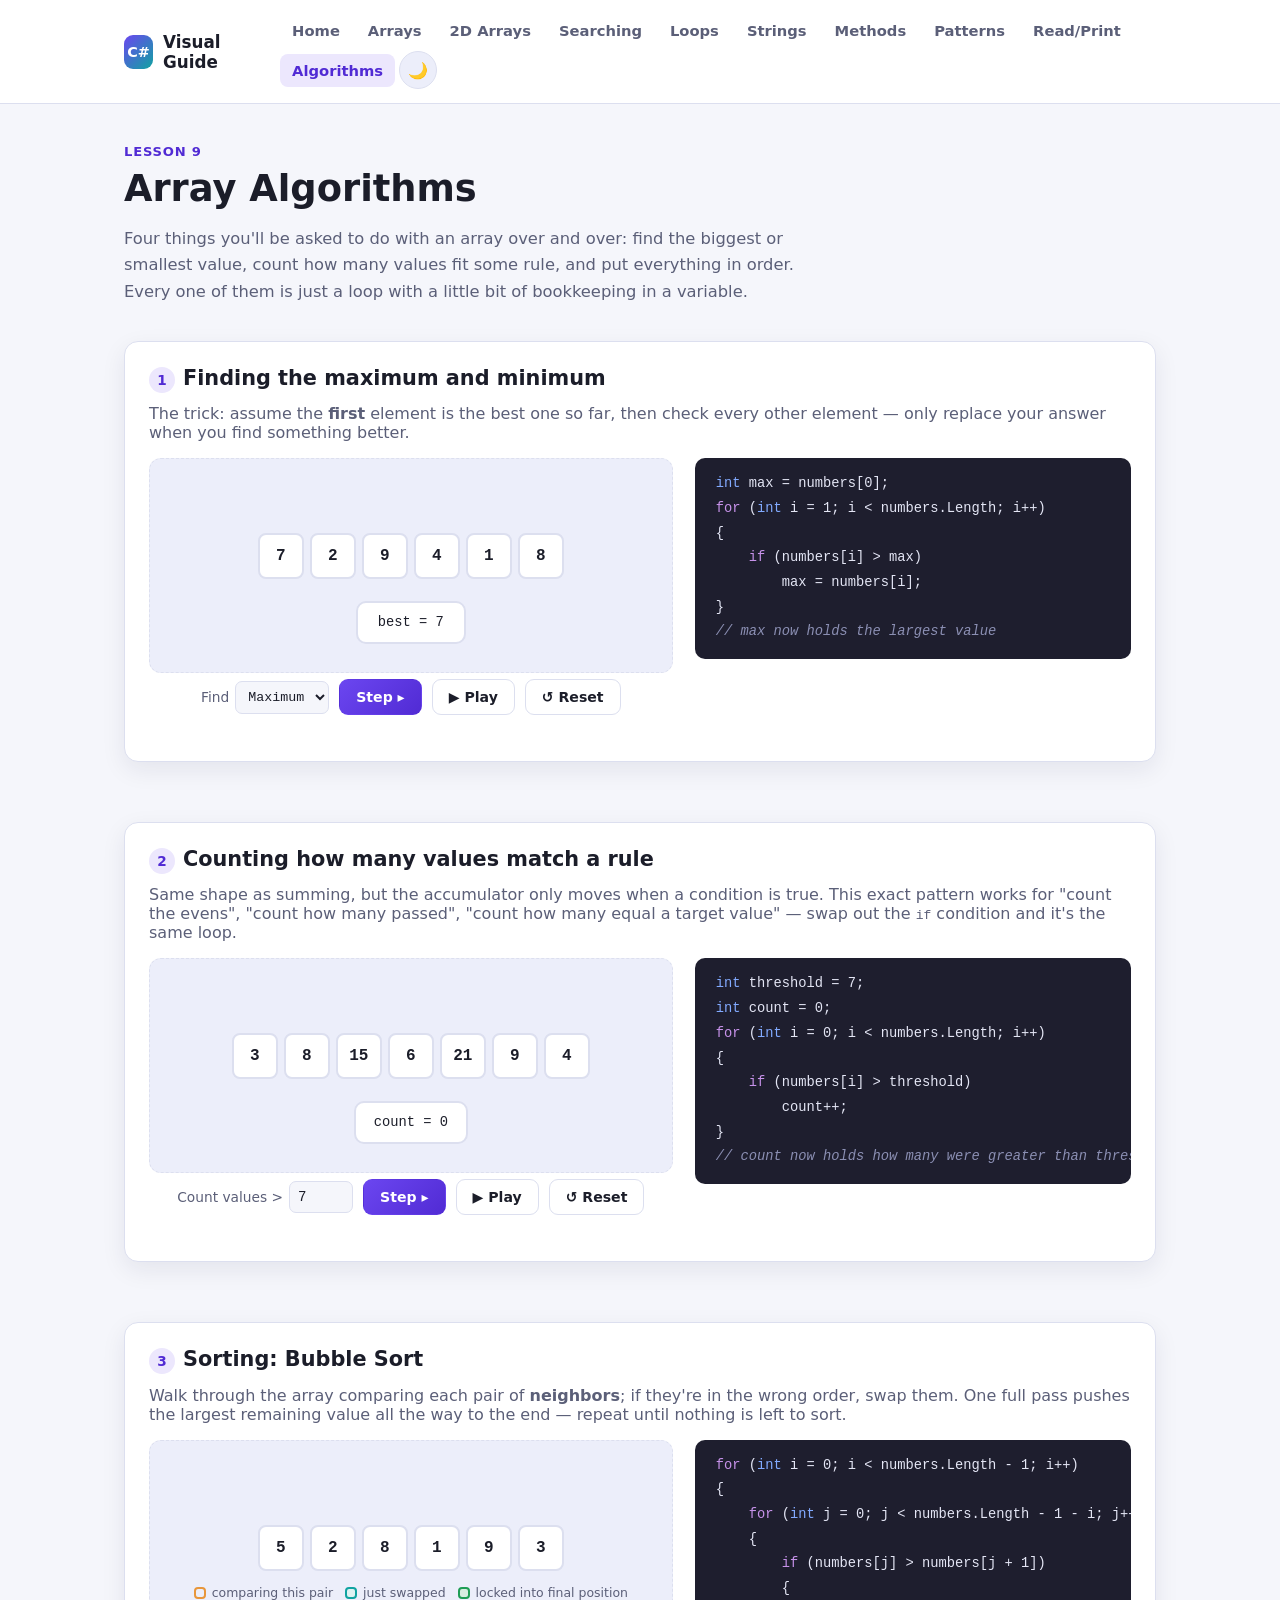
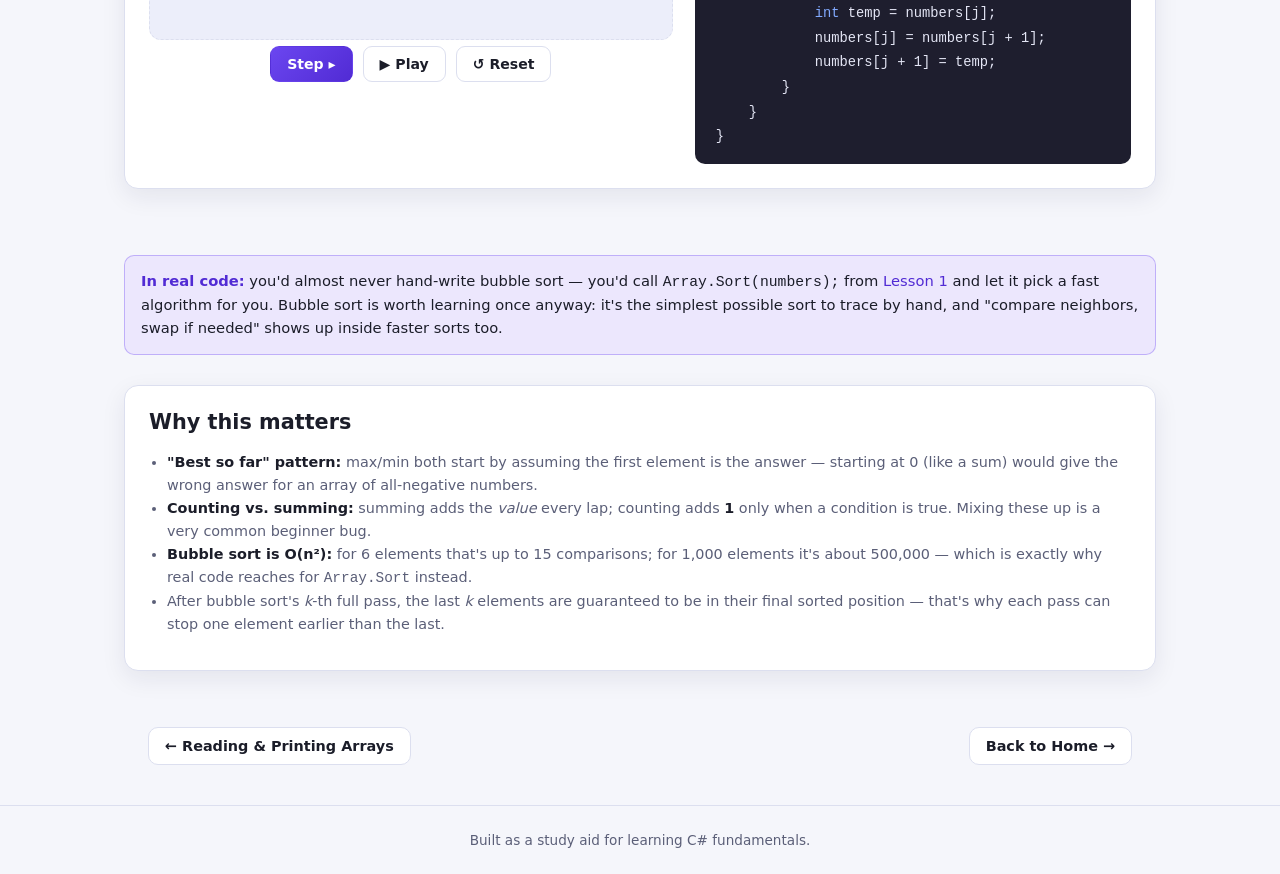
==== pages/algorithms.html @ 6b8f9c15 "Al" ====
<!DOCTYPE html>
<html lang="en">
<head>
<meta charset="UTF-8" />
<meta name="viewport" content="width=device-width, initial-scale=1.0" />
<title>Array Algorithms — C# Visual Guide</title>
<link rel="icon" href="data:image/svg+xml,<svg xmlns=%22http://www.w3.org/2000/svg%22 viewBox=%220 0 100 100%22><text y=%22.9em%22 font-size=%2290%22>%23</text></svg>" />
<link rel="stylesheet" href="../css/style.css" />
</head>
<body data-page="algorithms">
<header class="site-header">
  <nav class="nav">
    <a class="brand" href="../index.html"><span class="brand-mark">C#</span>Visual Guide</a>
    <button class="nav-toggle" data-nav-toggle aria-label="Toggle navigation">☰</button>
    <div class="nav-links" data-nav-links>
      <a href="../index.html" data-page="home">Home</a>
      <a href="arrays.html" data-page="arrays">Arrays</a>
      <a href="arrays-2d.html" data-page="arrays-2d">2D Arrays</a>
      <a href="searching.html" data-page="searching">Searching</a>
      <a href="loops.html" data-page="loops">Loops</a>
      <a href="strings.html" data-page="strings">Strings</a>
      <a href="functions.html" data-page="functions">Methods</a>
      <a href="patterns.html" data-page="patterns">Patterns</a>
      <a href="array-io.html" data-page="array-io">Read/Print</a>
      <a href="algorithms.html" data-page="algorithms">Algorithms</a>
      <button class="theme-toggle" data-theme-toggle aria-label="Toggle dark mode">🌙</button>
    </div>
  </nav>
</header>

<main>
  <div class="page-header container">
    <div class="eyebrow">Lesson 9</div>
    <h1>Array Algorithms</h1>
    <p class="lede">
      Four things you'll be asked to do with an array over and over: find the biggest or
      smallest value, count how many values fit some rule, and put everything in order.
      Every one of them is just a loop with a little bit of bookkeeping in a variable.
    </p>
  </div>

  <section class="panel">
    <div class="container">
      <div class="panel-inner">
        <h2><span class="step-num">1</span>Finding the maximum and minimum</h2>
        <p style="color:var(--text-muted); margin-top:-6px;">
          The trick: assume the <strong>first</strong> element is the best one so far, then
          check every other element — only replace your answer when you find something better.
        </p>
        <div class="viz-layout">
          <div>
            <div class="stage">
              <div class="array-row" id="mm-stage"></div>
              <div class="flow-diagram" style="margin-top:8px;">
                <div class="flow-box" id="mm-best-box">best = ?</div>
              </div>
            </div>
            <div class="controls">
              <label class="field">Find
                <select id="mm-mode" style="padding:7px 8px; border-radius:7px; border:1px solid var(--border); background:var(--bg); color:var(--text); font-family:var(--font-mono);">
                  <option value="max">Maximum</option>
                  <option value="min">Minimum</option>
                </select>
              </label>
              <button class="btn primary" id="mm-step-btn">Step ▸</button>
              <button class="btn" id="mm-play-btn">▶ Play</button>
              <button class="btn" id="mm-reset-btn">↺ Reset</button>
            </div>
            <div class="status-line" id="mm-status"></div>
          </div>
          <div class="aside">
            <div id="mm-code" class="code-block"></div>
          </div>
        </div>
      </div>
    </div>
  </section>

  <section class="panel">
    <div class="container">
      <div class="panel-inner">
        <h2><span class="step-num">2</span>Counting how many values match a rule</h2>
        <p style="color:var(--text-muted); margin-top:-6px;">
          Same shape as summing, but the accumulator only moves when a condition is true.
          This exact pattern works for "count the evens", "count how many passed", "count
          how many equal a target value" — swap out the <code>if</code> condition and it's
          the same loop.
        </p>
        <div class="viz-layout">
          <div>
            <div class="stage">
              <div class="array-row" id="count-stage"></div>
              <div class="flow-diagram" style="margin-top:8px;">
                <div class="flow-box" id="count-box">count = 0</div>
              </div>
            </div>
            <div class="controls">
              <label class="field">Count values &gt;
                <input type="number" id="count-threshold" value="7" />
              </label>
              <button class="btn primary" id="count-step-btn">Step ▸</button>
              <button class="btn" id="count-play-btn">▶ Play</button>
              <button class="btn" id="count-reset-btn">↺ Reset</button>
            </div>
            <div class="status-line" id="count-status"></div>
          </div>
          <div class="aside">
            <div id="count-code" class="code-block"></div>
          </div>
        </div>
      </div>
    </div>
  </section>

  <section class="panel">
    <div class="container">
      <div class="panel-inner">
        <h2><span class="step-num">3</span>Sorting: Bubble Sort</h2>
        <p style="color:var(--text-muted); margin-top:-6px;">
          Walk through the array comparing each pair of <strong>neighbors</strong>; if
          they're in the wrong order, swap them. One full pass pushes the largest remaining
          value all the way to the end — repeat until nothing is left to sort.
        </p>
        <div class="viz-layout">
          <div>
            <div class="stage">
              <div class="array-row" id="sort-stage"></div>
              <div class="legend">
                <span><i class="compare"></i> comparing this pair</span>
                <span><i class="shift"></i> just swapped</span>
                <span><i class="found"></i> locked into final position</span>
              </div>
            </div>
            <div class="controls">
              <button class="btn primary" id="sort-step-btn">Step ▸</button>
              <button class="btn" id="sort-play-btn">▶ Play</button>
              <button class="btn" id="sort-reset-btn">↺ Reset</button>
            </div>
            <div class="status-line" id="sort-status"></div>
          </div>
          <div class="aside">
            <div id="sort-code" class="code-block"></div>
          </div>
        </div>
      </div>
    </div>
  </section>

  <div class="container">
    <div class="callout">
      <strong>In real code:</strong> you'd almost never hand-write bubble sort — you'd call
      <code>Array.Sort(numbers);</code> from <a href="arrays.html">Lesson 1</a> and let it
      pick a fast algorithm for you. Bubble sort is worth learning once anyway: it's the
      simplest possible sort to trace by hand, and "compare neighbors, swap if needed" shows
      up inside faster sorts too.
    </div>
  </div>

  <section class="panel">
    <div class="container">
      <div class="panel-inner">
        <h2>Why this matters</h2>
        <div class="aside">
          <ul>
            <li><strong>"Best so far" pattern:</strong> max/min both start by assuming the first element is the answer — starting at 0 (like a sum) would give the wrong answer for an array of all-negative numbers.</li>
            <li><strong>Counting vs. summing:</strong> summing adds the <em>value</em> every lap; counting adds <strong>1</strong> only when a condition is true. Mixing these up is a very common beginner bug.</li>
            <li><strong>Bubble sort is O(n²):</strong> for 6 elements that's up to 15 comparisons; for 1,000 elements it's about 500,000 — which is exactly why real code reaches for <code>Array.Sort</code> instead.</li>
            <li>After bubble sort's <em>k</em>-th full pass, the last <em>k</em> elements are guaranteed to be in their final sorted position — that's why each pass can stop one element earlier than the last.</li>
          </ul>
        </div>
      </div>
    </div>
  </section>
</main>

<div class="container">
  <div class="prev-next">
    <a href="array-io.html">← Reading &amp; Printing Arrays</a>
    <a href="../index.html">Back to Home →</a>
  </div>
</div>

<footer class="site-footer">Built as a study aid for learning C# fundamentals.</footer>

<script src="../js/viz-core.js"></script>
<script src="../js/main.js"></script>
<script src="../js/pages/algorithms.js"></script>
</body>
</html>
---- css/style.css ----
:root {
  --bg: #f5f6fb;
  --bg-elevated: #ffffff;
  --bg-sunken: #eceefa;
  --text: #1b1d29;
  --text-muted: #5b5f78;
  --border: #dcdfef;
  --accent: #6b46f0;
  --accent-strong: #512bd4;
  --accent-soft: #ece7fd;
  --teal: #10a3a1;
  --amber: #e8963b;
  --green: #1f9d55;
  --red: #d64545;
  --code-bg: #1e1e2e;
  --code-text: #e4e6f5;
  --code-muted: #8b8fb3;
  --code-line-active: rgba(107, 70, 240, 0.28);
  --shadow: 0 8px 24px rgba(30, 24, 70, 0.08);
  --radius: 14px;
  --font-ui: "Segoe UI", system-ui, -apple-system, sans-serif;
  --font-mono: "Cascadia Code", "Fira Code", ui-monospace, Consolas, monospace;
}

:root[data-theme="dark"] {
  --bg: #131420;
  --bg-elevated: #1b1d2e;
  --bg-sunken: #10111c;
  --text: #edeefb;
  --text-muted: #9b9fc2;
  --border: #2c2f47;
  --accent: #9b7bff;
  --accent-strong: #b39bff;
  --accent-soft: #262147;
  --teal: #3fd0ce;
  --amber: #f0ab5e;
  --green: #4fce85;
  --red: #f27272;
  --code-bg: #0e0f1a;
  --code-text: #e4e6f5;
  --code-muted: #767aa0;
  --code-line-active: rgba(155, 123, 255, 0.25);
  --shadow: 0 8px 24px rgba(0, 0, 0, 0.4);
}

@media (prefers-color-scheme: dark) {
  :root:not([data-theme="light"]) {
    --bg: #131420;
    --bg-elevated: #1b1d2e;
    --bg-sunken: #10111c;
    --text: #edeefb;
    --text-muted: #9b9fc2;
    --border: #2c2f47;
    --accent: #9b7bff;
    --accent-strong: #b39bff;
    --accent-soft: #262147;
    --teal: #3fd0ce;
    --amber: #f0ab5e;
    --green: #4fce85;
    --red: #f27272;
    --code-bg: #0e0f1a;
    --code-text: #e4e6f5;
    --code-muted: #767aa0;
    --code-line-active: rgba(155, 123, 255, 0.25);
    --shadow: 0 8px 24px rgba(0, 0, 0, 0.4);
  }
}

* { box-sizing: border-box; }

html, body {
  margin: 0;
  padding: 0;
  background: var(--bg);
  color: var(--text);
  font-family: var(--font-ui);
  scroll-behavior: smooth;
}

body {
  min-height: 100vh;
  display: flex;
  flex-direction: column;
}

a { color: var(--accent-strong); text-decoration: none; }
a:hover { text-decoration: underline; }

img, svg { max-width: 100%; }

.container {
  width: 100%;
  max-width: 1080px;
  margin: 0 auto;
  padding: 0 24px;
}

/* ---------- Header / Nav ---------- */

.site-header {
  position: sticky;
  top: 0;
  z-index: 50;
  background: color-mix(in srgb, var(--bg-elevated) 92%, transparent);
  backdrop-filter: blur(10px);
  border-bottom: 1px solid var(--border);
}

.nav {
  display: flex;
  align-items: center;
  justify-content: space-between;
  gap: 16px;
  padding: 14px 24px;
  max-width: 1080px;
  margin: 0 auto;
}

.brand {
  display: flex;
  align-items: center;
  gap: 10px;
  font-weight: 700;
  font-size: 1.05rem;
  color: var(--text);
}

.brand:hover { text-decoration: none; }

.brand-mark {
  display: inline-flex;
  align-items: center;
  justify-content: center;
  width: 34px;
  height: 34px;
  border-radius: 9px;
  background: linear-gradient(135deg, var(--accent), var(--teal));
  color: #fff;
  font-weight: 800;
  font-size: 0.9rem;
}

.nav-links {
  display: flex;
  align-items: center;
  gap: 4px;
  flex-wrap: wrap;
}

.nav-links a {
  color: var(--text-muted);
  font-weight: 600;
  font-size: 0.92rem;
  padding: 8px 12px;
  border-radius: 8px;
  transition: background 0.15s ease, color 0.15s ease;
}

.nav-links a:hover {
  background: var(--bg-sunken);
  color: var(--text);
  text-decoration: none;
}

.nav-links a.active {
  color: var(--accent-strong);
  background: var(--accent-soft);
}

.theme-toggle {
  border: 1px solid var(--border);
  background: var(--bg-sunken);
  color: var(--text);
  border-radius: 999px;
  width: 38px;
  height: 38px;
  display: flex;
  align-items: center;
  justify-content: center;
  cursor: pointer;
  font-size: 1rem;
  flex-shrink: 0;
}

.nav-toggle {
  display: none;
  border: 1px solid var(--border);
  background: var(--bg-sunken);
  border-radius: 8px;
  width: 38px;
  height: 38px;
  align-items: center;
  justify-content: center;
  cursor: pointer;
  color: var(--text);
}

/* ---------- Hero ---------- */

.hero {
  padding: 64px 24px 40px;
  text-align: center;
}

.hero h1 {
  font-size: clamp(2rem, 4vw, 3rem);
  margin: 0 0 14px;
  letter-spacing: -0.02em;
}

.hero p {
  color: var(--text-muted);
  font-size: 1.1rem;
  max-width: 620px;
  margin: 0 auto;
  line-height: 1.6;
}

.hero .accent { color: var(--accent-strong); }

/* ---------- Cards / grid ---------- */

.lesson-grid {
  display: grid;
  grid-template-columns: repeat(auto-fit, minmax(240px, 1fr));
  gap: 18px;
  padding: 20px 0 64px;
}

.lesson-card {
  background: var(--bg-elevated);
  border: 1px solid var(--border);
  border-radius: var(--radius);
  padding: 22px;
  box-shadow: var(--shadow);
  transition: transform 0.18s ease, border-color 0.18s ease;
  display: flex;
  flex-direction: column;
  gap: 10px;
}

.lesson-card:hover {
  transform: translateY(-4px);
  border-color: var(--accent);
  text-decoration: none;
}

.lesson-card .icon {
  width: 42px;
  height: 42px;
  border-radius: 10px;
  display: flex;
  align-items: center;
  justify-content: center;
  font-size: 1.3rem;
  background: var(--accent-soft);
}

.lesson-card h3 {
  margin: 4px 0 0;
  font-size: 1.1rem;
  color: var(--text);
}

.lesson-card p {
  margin: 0;
  color: var(--text-muted);
  font-size: 0.92rem;
  line-height: 1.5;
}

.lesson-card .tag {
  margin-top: auto;
  font-size: 0.78rem;
  font-weight: 700;
  color: var(--accent-strong);
  text-transform: uppercase;
  letter-spacing: 0.04em;
}

/* ---------- Page layout ---------- */

.page-header {
  padding: 40px 24px 8px;
}

.page-header .eyebrow {
  color: var(--accent-strong);
  font-weight: 700;
  font-size: 0.82rem;
  text-transform: uppercase;
  letter-spacing: 0.06em;
  margin-bottom: 8px;
}

.page-header h1 {
  margin: 0 0 10px;
  font-size: clamp(1.7rem, 3vw, 2.3rem);
}

.page-header .lede {
  color: var(--text-muted);
  max-width: 700px;
  line-height: 1.6;
  font-size: 1.02rem;
}

.callout {
  background: var(--accent-soft);
  border: 1px solid color-mix(in srgb, var(--accent) 35%, transparent);
  border-radius: 10px;
  padding: 14px 16px;
  font-size: 0.92rem;
  line-height: 1.55;
  margin: 18px 0;
}

.callout.warn {
  background: color-mix(in srgb, var(--amber) 16%, var(--bg-elevated));
  border-color: color-mix(in srgb, var(--amber) 45%, transparent);
}

.callout strong { color: var(--accent-strong); }
.callout.warn strong { color: var(--amber); }

main { flex: 1; }

section.panel {
  padding: 12px 24px 48px;
}

.panel-inner {
  background: var(--bg-elevated);
  border: 1px solid var(--border);
  border-radius: var(--radius);
  box-shadow: var(--shadow);
  padding: 24px;
}

.panel-inner h2 {
  margin-top: 0;
  font-size: 1.3rem;
}

.panel-inner h2 .step-num {
  display: inline-flex;
  align-items: center;
  justify-content: center;
  width: 26px;
  height: 26px;
  border-radius: 50%;
  background: var(--accent-soft);
  color: var(--accent-strong);
  font-size: 0.85rem;
  margin-right: 8px;
}

.viz-layout {
  display: grid;
  grid-template-columns: minmax(0, 1.2fr) minmax(260px, 1fr);
  gap: 22px;
  align-items: start;
}

@media (max-width: 820px) {
  .viz-layout { grid-template-columns: 1fr; }
}

/* ---------- Code block ---------- */

.code-block {
  background: var(--code-bg);
  color: var(--code-text);
  border-radius: 10px;
  padding: 14px 0;
  font-family: var(--font-mono);
  font-size: 0.86rem;
  line-height: 1.65;
  overflow-x: auto;
}

.code-block .line {
  padding: 1px 18px;
  white-space: pre;
  border-left: 3px solid transparent;
  transition: background 0.2s ease, border-color 0.2s ease;
}

.code-block .line.active {
  background: var(--code-line-active);
  border-left-color: var(--accent);
}

.code-block .kw { color: #c792ea; }
.code-block .type { color: #82aaff; }
.code-block .str { color: #c3e88d; }
.code-block .num { color: #f78c6c; }
.code-block .cmt { color: var(--code-muted); font-style: italic; }
.code-block .fn { color: #89ddff; }

/* ---------- Visualization stage ---------- */

.stage {
  background: var(--bg-sunken);
  border: 1px dashed var(--border);
  border-radius: 12px;
  padding: 28px 18px;
  min-height: 200px;
  display: flex;
  flex-direction: column;
  align-items: center;
  justify-content: center;
  gap: 14px;
  overflow-x: auto;
}

.array-row {
  display: flex;
  gap: 6px;
  align-items: flex-end;
  justify-content: center;
  flex-wrap: wrap;
  min-height: 92px;
}

.array-cell-wrap {
  display: flex;
  flex-direction: column;
  align-items: center;
  gap: 6px;
  transition: transform 0.35s cubic-bezier(.4,0,.2,1);
}

.array-cell {
  width: 46px;
  height: 46px;
  border-radius: 8px;
  background: var(--bg-elevated);
  border: 2px solid var(--border);
  display: flex;
  align-items: center;
  justify-content: center;
  font-family: var(--font-mono);
  font-weight: 700;
  font-size: 1rem;
  color: var(--text);
  transition: background 0.25s ease, border-color 0.25s ease, transform 0.25s ease, box-shadow 0.25s ease;
  position: relative;
}

.array-cell.empty { color: var(--text-muted); border-style: dashed; }
.array-cell.compare { border-color: var(--amber); box-shadow: 0 0 0 3px color-mix(in srgb, var(--amber) 25%, transparent); }
.array-cell.shift { border-color: var(--teal); background: color-mix(in srgb, var(--teal) 14%, var(--bg-elevated)); }
.array-cell.found { border-color: var(--green); background: color-mix(in srgb, var(--green) 18%, var(--bg-elevated)); transform: scale(1.08); }
.array-cell.notfound { border-color: var(--red); background: color-mix(in srgb, var(--red) 14%, var(--bg-elevated)); }
.array-cell.inserted { animation: pop-in 0.4s ease; border-color: var(--accent); background: color-mix(in srgb, var(--accent) 16%, var(--bg-elevated)); }
.array-cell.current { border-color: var(--accent); box-shadow: 0 0 0 3px color-mix(in srgb, var(--accent) 22%, transparent); }

@keyframes pop-in {
  0% { transform: scale(0.4); opacity: 0; }
  70% { transform: scale(1.15); opacity: 1; }
  100% { transform: scale(1.08); }
}

.array-index {
  font-size: 0.72rem;
  color: var(--text-muted);
  font-family: var(--font-mono);
}

.pointer {
  font-size: 0.72rem;
  font-weight: 700;
  color: var(--accent-strong);
  height: 16px;
  visibility: hidden;
}

.pointer.show { visibility: visible; }

.grid-2d {
  display: inline-flex;
  flex-direction: column;
  gap: 6px;
}

.grid-2d-row {
  display: flex;
  gap: 6px;
}

/* ---------- Controls ---------- */

.controls {
  display: flex;
  flex-wrap: wrap;
  gap: 10px;
  align-items: center;
  justify-content: center;
  margin-top: 6px;
}

.btn {
  border: 1px solid var(--border);
  background: var(--bg-elevated);
  color: var(--text);
  padding: 9px 16px;
  border-radius: 9px;
  font-weight: 600;
  font-size: 0.88rem;
  cursor: pointer;
  transition: background 0.15s ease, border-color 0.15s ease, transform 0.1s ease;
  font-family: var(--font-ui);
}

.btn:hover { border-color: var(--accent); }
.btn:active { transform: scale(0.97); }
.btn:disabled { opacity: 0.45; cursor: not-allowed; }

.btn.primary {
  background: linear-gradient(135deg, var(--accent), var(--accent-strong));
  border-color: transparent;
  color: #fff;
}

.btn.primary:hover { filter: brightness(1.08); }

.field {
  display: flex;
  align-items: center;
  gap: 6px;
  font-size: 0.86rem;
  color: var(--text-muted);
}

.field input[type="number"], .field input[type="text"] {
  width: 64px;
  padding: 7px 8px;
  border-radius: 7px;
  border: 1px solid var(--border);
  background: var(--bg);
  color: var(--text);
  font-family: var(--font-mono);
  font-size: 0.88rem;
}

.field input[type="text"].wide { width: 150px; }

.status-line {
  min-height: 22px;
  font-size: 0.9rem;
  font-weight: 600;
  color: var(--text-muted);
  text-align: center;
}

.status-line .hl { color: var(--accent-strong); }
.status-line.ok { color: var(--green); }
.status-line.bad { color: var(--red); }

.aside h3 {
  margin-top: 0;
  font-size: 1rem;
}

.aside ul {
  padding-left: 18px;
  margin: 10px 0;
  font-size: 0.9rem;
  color: var(--text-muted);
  line-height: 1.6;
}

.aside li strong { color: var(--text); }

.legend {
  display: flex;
  flex-wrap: wrap;
  gap: 12px;
  font-size: 0.78rem;
  color: var(--text-muted);
  justify-content: center;
}

.legend span {
  display: inline-flex;
  align-items: center;
  gap: 6px;
}

.legend i {
  width: 12px;
  height: 12px;
  border-radius: 4px;
  display: inline-block;
  border: 2px solid var(--border);
}

.legend i.compare { border-color: var(--amber); }
.legend i.shift { border-color: var(--teal); background: color-mix(in srgb, var(--teal) 14%, var(--bg-elevated)); }
.legend i.found { border-color: var(--green); background: color-mix(in srgb, var(--green) 18%, var(--bg-elevated)); }
.legend i.current { border-color: var(--accent); }
.legend i.inserted { border-color: var(--accent); background: color-mix(in srgb, var(--accent) 16%, var(--bg-elevated)); }

/* ---------- String viz ---------- */

.string-row {
  display: flex;
  gap: 4px;
  flex-wrap: wrap;
  justify-content: center;
}

.char-cell {
  width: 38px;
  height: 38px;
  border-radius: 6px;
  background: var(--bg-elevated);
  border: 2px solid var(--border);
  display: flex;
  align-items: center;
  justify-content: center;
  font-family: var(--font-mono);
  font-weight: 700;
  transition: all 0.2s ease;
}

.char-cell.current { border-color: var(--accent); box-shadow: 0 0 0 3px color-mix(in srgb, var(--accent) 22%, transparent); }
.char-cell.compare { border-color: var(--amber); box-shadow: 0 0 0 3px color-mix(in srgb, var(--amber) 25%, transparent); }
.char-cell.found { border-color: var(--green); background: color-mix(in srgb, var(--green) 18%, var(--bg-elevated)); }
.char-cell.inserted { border-color: var(--accent); background: color-mix(in srgb, var(--accent) 16%, var(--bg-elevated)); animation: pop-in 0.35s ease; }

/* ---------- Console output ---------- */

.console-output {
  background: var(--code-bg);
  color: var(--code-text);
  font-family: var(--font-mono);
  font-size: 0.86rem;
  border-radius: 10px;
  padding: 14px 16px;
  width: 100%;
  max-width: 420px;
  min-height: 150px;
  max-height: 280px;
  overflow-y: auto;
  line-height: 1.65;
}

.console-line {
  white-space: pre;
  animation: pop-in 0.25s ease;
}

.console-line.fizz { color: var(--teal); font-weight: 700; }
.console-line.buzz { color: var(--amber); font-weight: 700; }
.console-line.fizzbuzz { color: var(--accent-strong); font-weight: 700; }
.console-line.plain { color: var(--code-text); }

.console-caret {
  display: inline-block;
  width: 7px;
  height: 1em;
  background: var(--code-text);
  vertical-align: middle;
  margin-left: 1px;
  animation: blink 0.9s step-start infinite;
}

@keyframes blink {
  50% { opacity: 0; }
}

/* ---------- Call stack ---------- */

.stack-wrap {
  display: flex;
  flex-direction: column-reverse;
  gap: 8px;
  width: 100%;
  max-width: 360px;
  min-height: 160px;
  justify-content: flex-start;
}

.stack-frame {
  background: var(--bg-elevated);
  border: 2px solid var(--accent);
  border-radius: 8px;
  padding: 10px 14px;
  font-family: var(--font-mono);
  font-size: 0.84rem;
  animation: pop-in 0.3s ease;
  box-shadow: var(--shadow);
}

.stack-frame .fname { color: var(--accent-strong); font-weight: 700; }
.stack-frame .ret { color: var(--green); }

.flow-diagram {
  display: flex;
  align-items: center;
  justify-content: center;
  gap: 18px;
  flex-wrap: wrap;
}

.flow-box {
  background: var(--bg-elevated);
  border: 2px solid var(--border);
  border-radius: 10px;
  padding: 12px 18px;
  text-align: center;
  font-family: var(--font-mono);
  font-size: 0.86rem;
  min-width: 110px;
  transition: all 0.25s ease;
}

.flow-box.active {
  border-color: var(--accent);
  background: var(--accent-soft);
  transform: translateY(-3px);
}

.flow-arrow {
  font-size: 1.3rem;
  color: var(--text-muted);
}

/* ---------- Footer ---------- */

.site-footer {
  border-top: 1px solid var(--border);
  padding: 26px 24px;
  text-align: center;
  color: var(--text-muted);
  font-size: 0.85rem;
}

.prev-next {
  display: flex;
  justify-content: space-between;
  padding: 8px 24px 40px;
  gap: 12px;
  flex-wrap: wrap;
}

.prev-next a {
  border: 1px solid var(--border);
  background: var(--bg-elevated);
  padding: 10px 16px;
  border-radius: 10px;
  font-weight: 600;
  font-size: 0.9rem;
  color: var(--text);
}

.prev-next a:hover { border-color: var(--accent); text-decoration: none; }

@media (max-width: 700px) {
  .nav-links {
    display: none;
    position: absolute;
    top: 100%;
    left: 0;
    right: 0;
    background: var(--bg-elevated);
    border-bottom: 1px solid var(--border);
    flex-direction: column;
    padding: 10px 24px 16px;
    gap: 2px;
  }
  .nav-links.open { display: flex; }
  .nav-links a { width: 100%; }
  .nav-toggle { display: flex; }
}
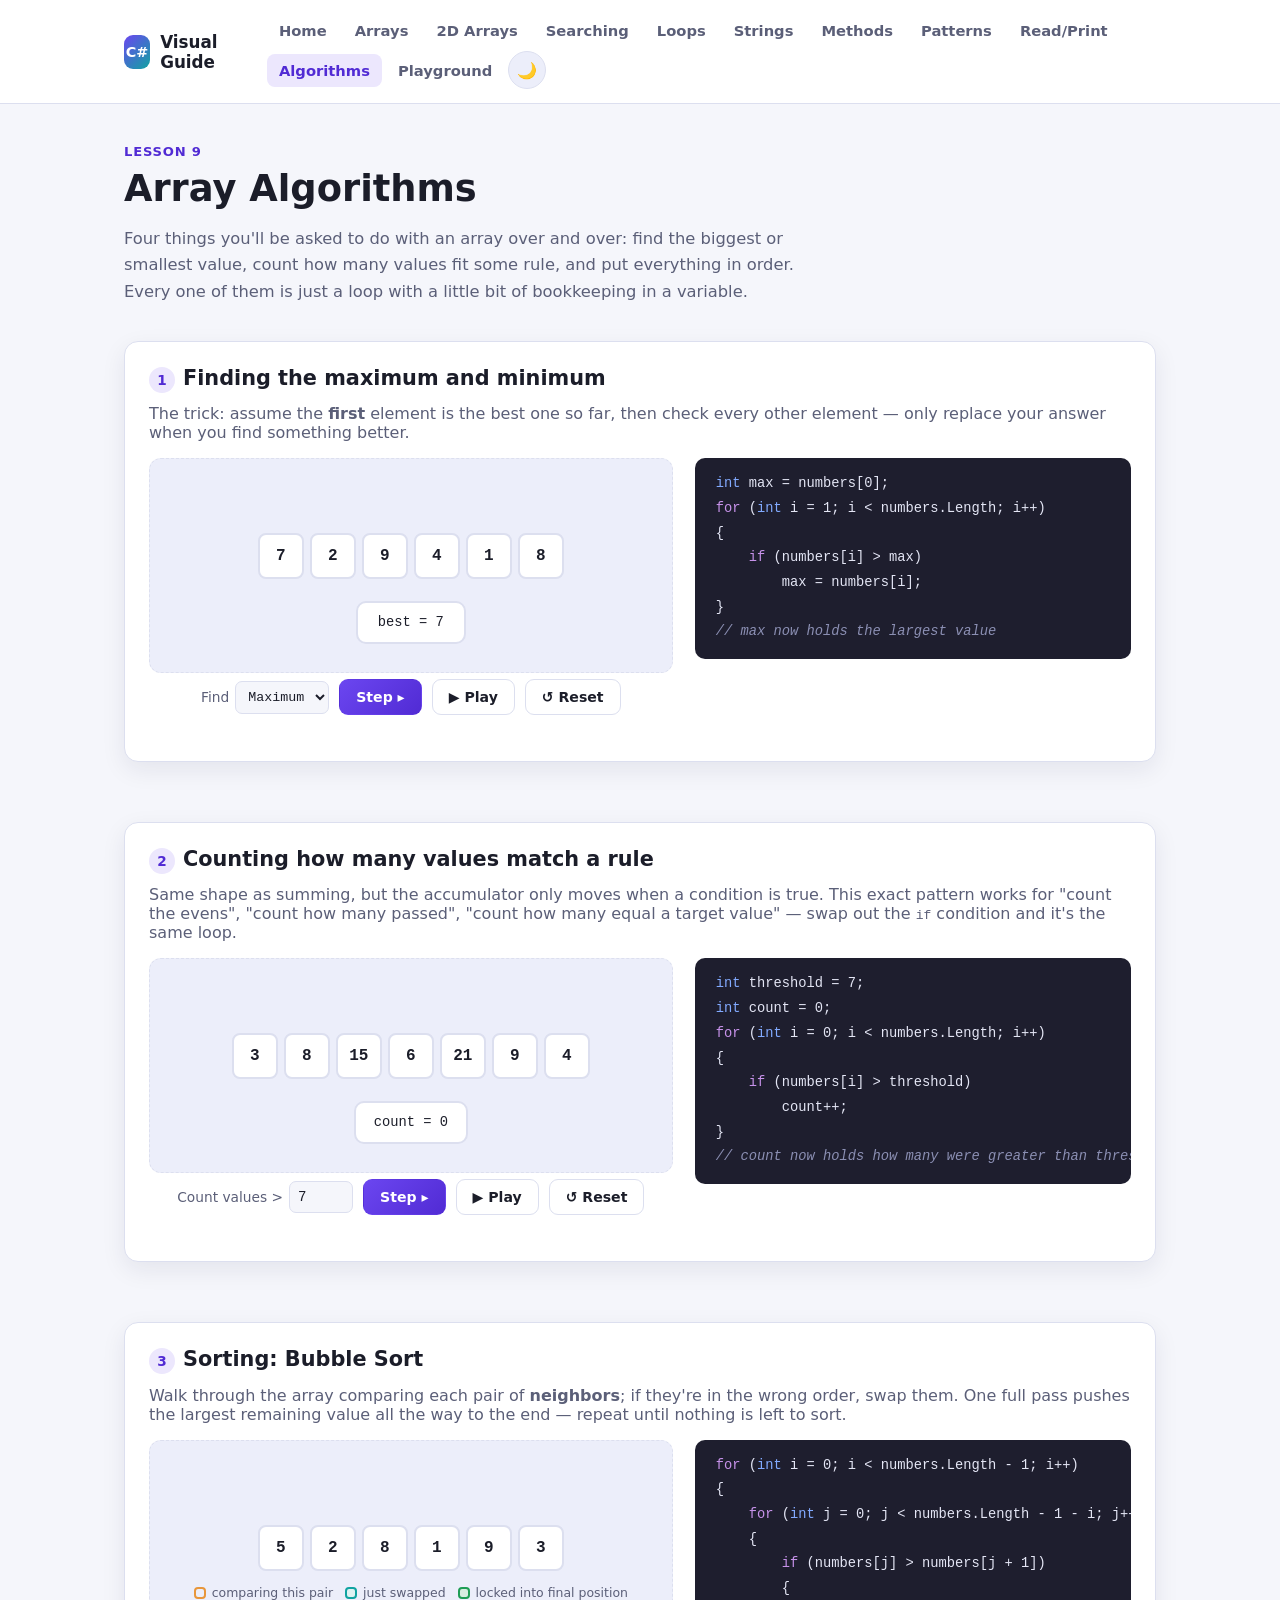
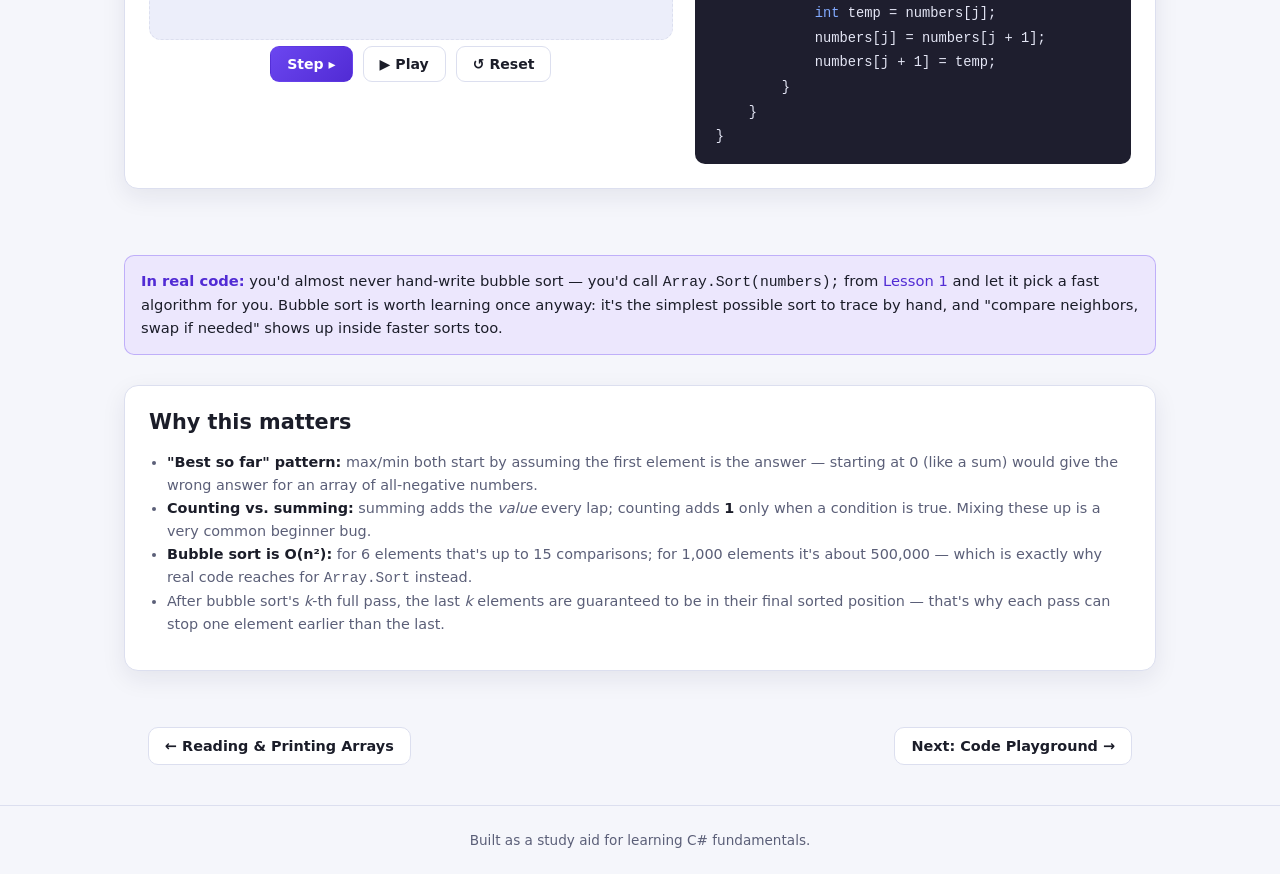
==== commit efb66350: "Add Code Playground: write, test, and email C# submissions Adds a Playground page linked from every " ====
--- a/pages/algorithms.html
+++ b/pages/algorithms.html
@@ -23,6 +23,7 @@
       <a href="patterns.html" data-page="patterns">Patterns</a>
       <a href="array-io.html" data-page="array-io">Read/Print</a>
       <a href="algorithms.html" data-page="algorithms">Algorithms</a>
+      <a href="playground.html" data-page="playground">Playground</a>
       <button class="theme-toggle" data-theme-toggle aria-label="Toggle dark mode">🌙</button>
     </div>
   </nav>
@@ -176,7 +177,7 @@
 <div class="container">
   <div class="prev-next">
     <a href="array-io.html">← Reading &amp; Printing Arrays</a>
-    <a href="../index.html">Back to Home →</a>
+    <a href="playground.html">Next: Code Playground →</a>
   </div>
 </div>
 
--- a/css/style.css
+++ b/css/style.css
@@ -630,6 +630,38 @@
 .char-cell.found { border-color: var(--green); background: color-mix(in srgb, var(--green) 18%, var(--bg-elevated)); }
 .char-cell.inserted { border-color: var(--accent); background: color-mix(in srgb, var(--accent) 16%, var(--bg-elevated)); animation: pop-in 0.35s ease; }
 
+/* ---------- Code editor ---------- */
+
+.code-editor {
+  width: 100%;
+  min-height: 260px;
+  resize: vertical;
+  background: var(--code-bg);
+  color: var(--code-text);
+  border: 1px solid var(--border);
+  border-radius: 10px;
+  padding: 16px 18px;
+  font-family: var(--font-mono);
+  font-size: 0.88rem;
+  line-height: 1.6;
+  tab-size: 4;
+}
+
+.code-editor:focus {
+  outline: none;
+  border-color: var(--accent);
+}
+
+kbd {
+  background: var(--bg-sunken);
+  border: 1px solid var(--border);
+  border-bottom-width: 2px;
+  border-radius: 5px;
+  padding: 1px 6px;
+  font-family: var(--font-mono);
+  font-size: 0.82em;
+}
+
 /* ---------- Console output ---------- */
 
 .console-output {
